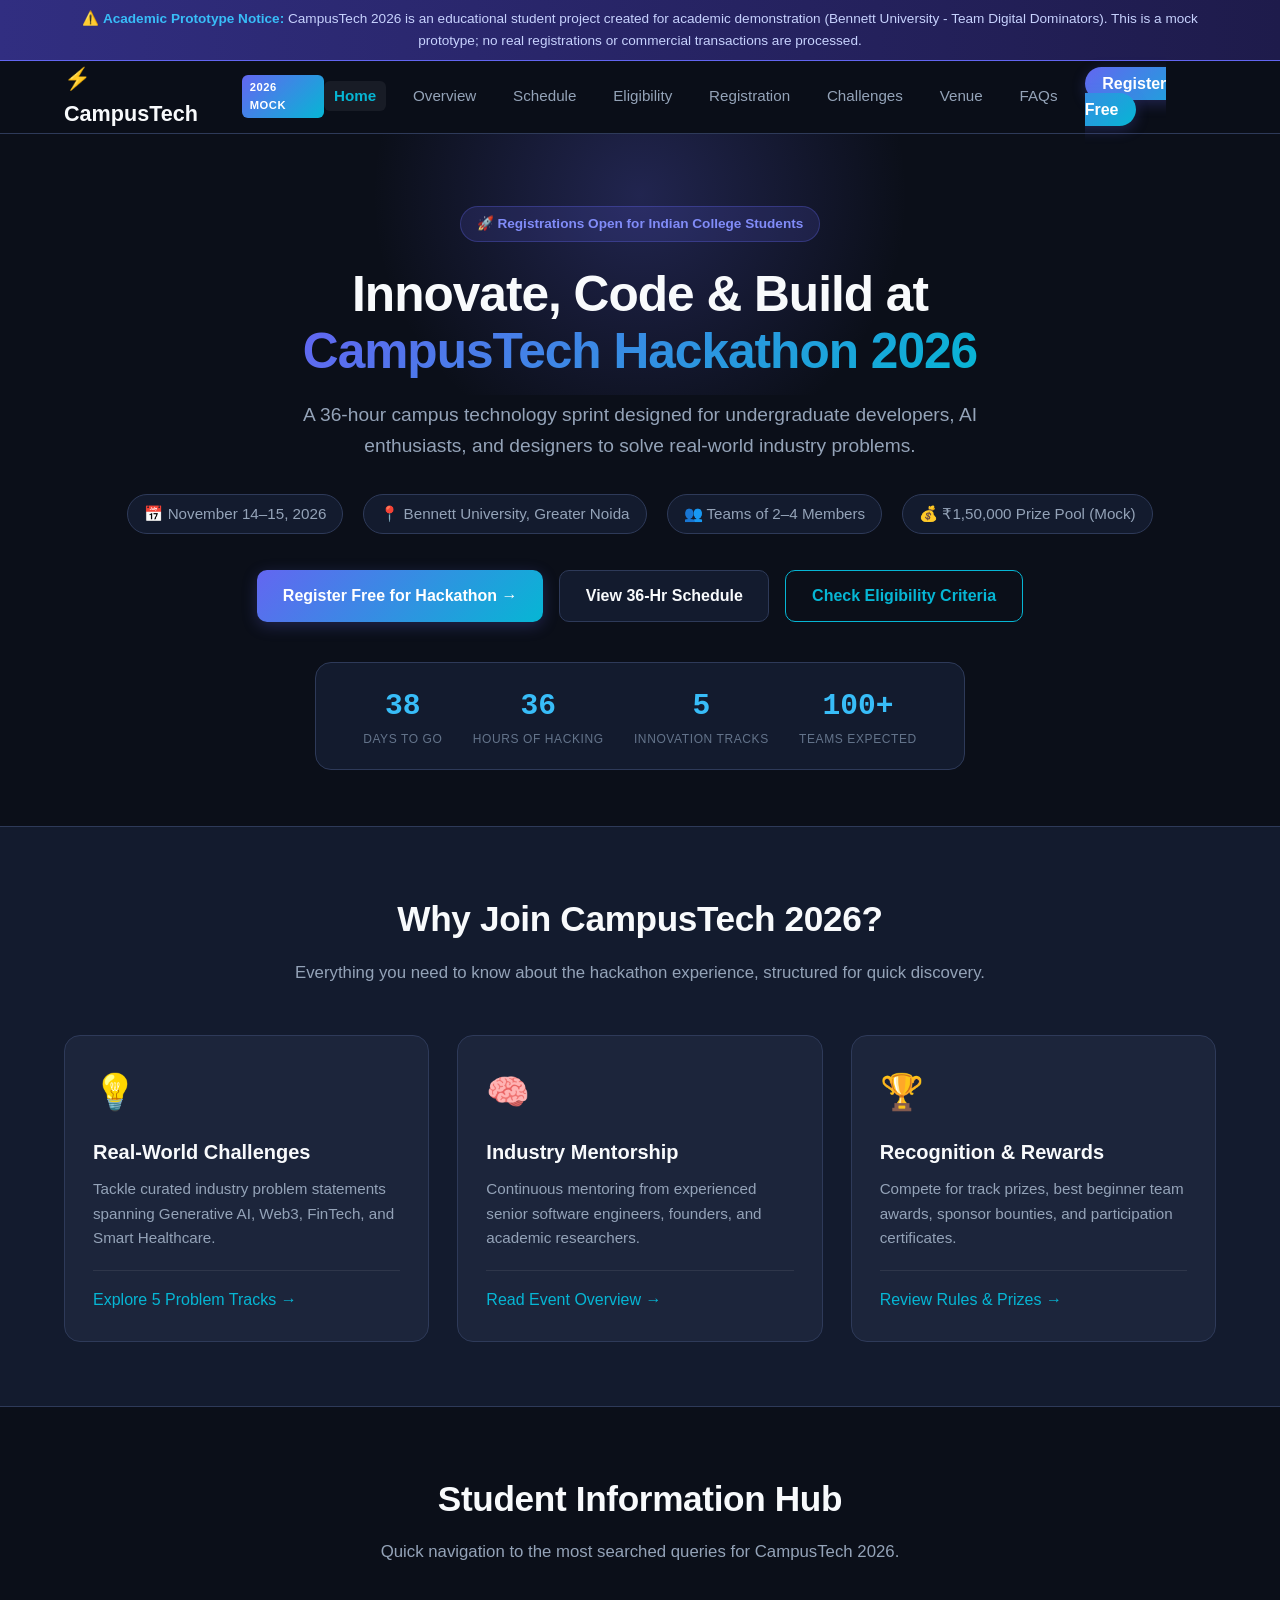
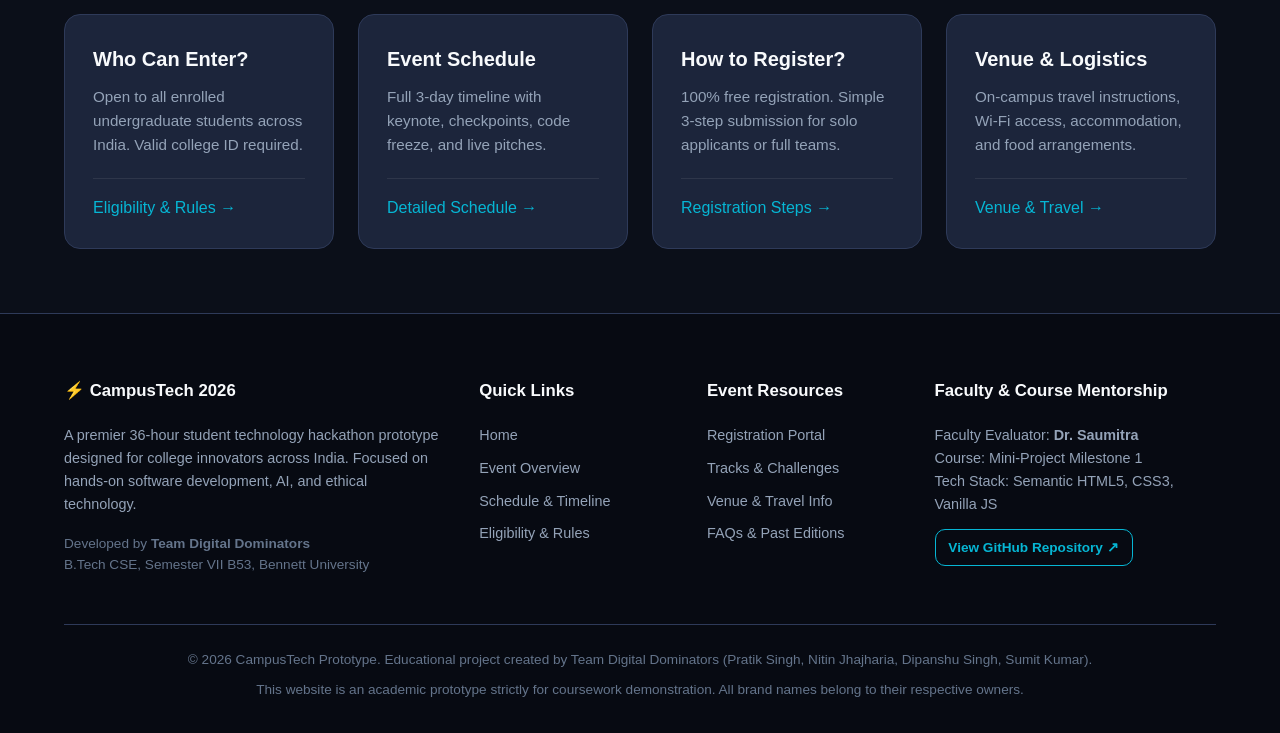
==== index.html @ 9f4853a3 "fix: reference root css and js in all html files" ====
<!DOCTYPE html>
<html lang="en">
<head>
  <meta charset="UTF-8">
  <meta name="viewport" content="width=device-width, initial-scale=1.0">
  <title>CampusTech Hackathon 2026 | Eligibility, Schedule & Registration</title>
  <meta name="description" content="CampusTech Hackathon 2026 is India's premier 36-hour student hackathon. Explore eligibility criteria, team guidelines, detailed schedule, problem tracks, and register free.">
  <meta name="keywords" content="CampusTech Hackathon 2026, college hackathon India, student tech competition, hackathon registration 2026, Bennett University hackathon">
  <meta name="author" content="Team Digital Dominators">
  <link rel="canonical" href="https://1pratiksingh11.github.io/Campustech-2026/">

  <!-- Open Graph -->
  <meta property="og:title" content="CampusTech Hackathon 2026 | Eligibility, Schedule & Registration">
  <meta property="og:description" content="Join 500+ student innovators for a 36-hour hackathon. Discover tracks, schedule, venue, and registration guidelines.">
  <meta property="og:url" content="https://1pratiksingh11.github.io/Campustech-2026/">
  <meta property="og:type" content="website">
  <meta property="og:site_name" content="CampusTech 2026">

  <!-- Twitter -->
  <meta name="twitter:card" content="summary_large_image">
  <meta name="twitter:title" content="CampusTech Hackathon 2026">
  <meta name="twitter:description" content="36-Hour National Student Hackathon. Find dates, rules, venue, and registration.">

  <link rel="stylesheet" href="style.css">

  <!-- JSON-LD Event Schema -->
  <script type="application/ld+json">
  {
    "@context": "https://schema.org",
    "@type": "Hackathon",
    "name": "CampusTech 2026",
    "description": "A 36-hour national student technology hackathon bringing together college developers, designers, and innovators to build cutting-edge solutions.",
    "startDate": "2026-11-14T09:00:00+05:30",
    "endDate": "2026-11-15T21:00:00+05:30",
    "eventAttendanceMode": "https://schema.org/OfflineEventAttendanceMode",
    "eventStatus": "https://schema.org/EventScheduled",
    "location": {
      "@type": "Place",
      "name": "Bennett University Engineering Campus",
      "address": {
        "@type": "PostalAddress",
        "streetAddress": "Plot No 8-11, TechZone II",
        "addressLocality": "Greater Noida",
        "addressRegion": "Uttar Pradesh",
        "postalCode": "201310",
        "addressCountry": "IN"
      }
    },
    "organizer": {
      "@type": "Organization",
      "name": "Team Digital Dominators",
      "url": "https://1pratiksingh11.github.io/Campustech-2026/"
    },
    "offers": {
      "@type": "Offer",
      "price": "0",
      "priceCurrency": "INR",
      "availability": "https://schema.org/InStock",
      "validFrom": "2026-10-01",
      "url": "https://1pratiksingh11.github.io/Campustech-2026/registration.html"
    }
  }
  </script>
</head>
<body>
  <!-- Academic Prototype Disclaimer -->
  <div class="disclaimer-banner">
    <div class="container">
      ⚠️ <strong>Academic Prototype Notice:</strong> CampusTech 2026 is an educational student project created for academic demonstration (Bennett University - Team Digital Dominators). This is a mock prototype; no real registrations or commercial transactions are processed.
    </div>
  </div>

  <!-- Header -->
  <header class="header">
    <div class="container nav-container">
      <a href="index.html" class="brand">
        <span>⚡ CampusTech</span>
        <span class="brand-badge">2026 Mock</span>
      </a>

      <button class="nav-toggle" aria-label="Toggle navigation menu" aria-expanded="false">
        ☰
      </button>

      <nav>
        <ul class="nav-menu">
          <li><a href="index.html" class="nav-link active">Home</a></li>
          <li><a href="overview.html" class="nav-link">Overview</a></li>
          <li><a href="schedule.html" class="nav-link">Schedule</a></li>
          <li><a href="eligibility.html" class="nav-link">Eligibility</a></li>
          <li><a href="registration.html" class="nav-link">Registration</a></li>
          <li><a href="challenges.html" class="nav-link">Challenges</a></li>
          <li><a href="venue.html" class="nav-link">Venue</a></li>
          <li><a href="faq.html" class="nav-link">FAQs</a></li>
          <li><a href="registration.html" class="btn-nav">Register Free</a></li>
        </ul>
      </nav>
    </div>
  </header>


  <main>
    <section class="hero">
      <div class="container">
        <div class="badge-tag">
          🚀 Registrations Open for Indian College Students
        </div>
        <h1 class="hero-title">
          Innovate, Code & Build at <br>
          <span class="gradient-text">CampusTech Hackathon 2026</span>
        </h1>
        <p class="hero-subtitle">
          A 36-hour campus technology sprint designed for undergraduate developers, AI enthusiasts, and designers to solve real-world industry problems.
        </p>

        <div class="hero-meta">
          <div class="hero-meta-item">📅 November 14–15, 2026</div>
          <div class="hero-meta-item">📍 Bennett University, Greater Noida</div>
          <div class="hero-meta-item">👥 Teams of 2–4 Members</div>
          <div class="hero-meta-item">💰 ₹1,50,000 Prize Pool (Mock)</div>
        </div>

        <div class="hero-actions">
          <a href="registration.html" class="btn btn-primary">Register Free for Hackathon →</a>
          <a href="schedule.html" class="btn btn-secondary">View 36-Hr Schedule</a>
          <a href="eligibility.html" class="btn btn-outline">Check Eligibility Criteria</a>
        </div>

        <div class="countdown-box" aria-label="Event Countdown">
          <div class="countdown-unit">
            <div class="countdown-number">38</div>
            <div class="countdown-label">Days to Go</div>
          </div>
          <div class="countdown-unit">
            <div class="countdown-number">36</div>
            <div class="countdown-label">Hours of Hacking</div>
          </div>
          <div class="countdown-unit">
            <div class="countdown-number">5</div>
            <div class="countdown-label">Innovation Tracks</div>
          </div>
          <div class="countdown-unit">
            <div class="countdown-number">100+</div>
            <div class="countdown-label">Teams Expected</div>
          </div>
        </div>
      </div>
    </section>

    <section class="section section-alt">
      <div class="container">
        <div class="section-header">
          <h2>Why Join CampusTech 2026?</h2>
          <p>Everything you need to know about the hackathon experience, structured for quick discovery.</p>
        </div>

        <div class="grid-3">
          <div class="card">
            <div class="card-icon">💡</div>
            <h3 class="card-title">Real-World Challenges</h3>
            <p class="card-text">Tackle curated industry problem statements spanning Generative AI, Web3, FinTech, and Smart Healthcare.</p>
            <div class="card-footer">
              <a href="challenges.html">Explore 5 Problem Tracks →</a>
            </div>
          </div>

          <div class="card">
            <div class="card-icon">🧠</div>
            <h3 class="card-title">Industry Mentorship</h3>
            <p class="card-text">Continuous mentoring from experienced senior software engineers, founders, and academic researchers.</p>
            <div class="card-footer">
              <a href="overview.html">Read Event Overview →</a>
            </div>
          </div>

          <div class="card">
            <div class="card-icon">🏆</div>
            <h3 class="card-title">Recognition & Rewards</h3>
            <p class="card-text">Compete for track prizes, best beginner team awards, sponsor bounties, and participation certificates.</p>
            <div class="card-footer">
              <a href="eligibility.html">Review Rules & Prizes →</a>
            </div>
          </div>
        </div>
      </div>
    </section>

    <section class="section">
      <div class="container">
        <div class="section-header">
          <h2>Student Information Hub</h2>
          <p>Quick navigation to the most searched queries for CampusTech 2026.</p>
        </div>

        <div class="grid-4">
          <div class="card">
            <h3 class="card-title">Who Can Enter?</h3>
            <p class="card-text">Open to all enrolled undergraduate students across India. Valid college ID required.</p>
            <div class="card-footer">
              <a href="eligibility.html">Eligibility & Rules →</a>
            </div>
          </div>

          <div class="card">
            <h3 class="card-title">Event Schedule</h3>
            <p class="card-text">Full 3-day timeline with keynote, checkpoints, code freeze, and live pitches.</p>
            <div class="card-footer">
              <a href="schedule.html">Detailed Schedule →</a>
            </div>
          </div>

          <div class="card">
            <h3 class="card-title">How to Register?</h3>
            <p class="card-text">100% free registration. Simple 3-step submission for solo applicants or full teams.</p>
            <div class="card-footer">
              <a href="registration.html">Registration Steps →</a>
            </div>
          </div>

          <div class="card">
            <h3 class="card-title">Venue & Logistics</h3>
            <p class="card-text">On-campus travel instructions, Wi-Fi access, accommodation, and food arrangements.</p>
            <div class="card-footer">
              <a href="venue.html">Venue & Travel →</a>
            </div>
          </div>
        </div>
      </div>
    </section>
  </main>

  <!-- Footer -->
  <footer class="footer">
    <div class="container">
      <div class="footer-grid">
        <div class="footer-col">
          <h4>⚡ CampusTech 2026</h4>
          <p style="color: var(--text-secondary); margin-bottom: 1rem;">
            A premier 36-hour student technology hackathon prototype designed for college innovators across India. Focused on hands-on software development, AI, and ethical technology.
          </p>
          <p style="font-size: 0.85rem; color: var(--text-muted);">
            Developed by <strong>Team Digital Dominators</strong><br>
            B.Tech CSE, Semester VII B53, Bennett University
          </p>
        </div>

        <div class="footer-col">
          <h4>Quick Links</h4>
          <ul class="footer-links">
            <li><a href="index.html">Home</a></li>
            <li><a href="overview.html">Event Overview</a></li>
            <li><a href="schedule.html">Schedule & Timeline</a></li>
            <li><a href="eligibility.html">Eligibility & Rules</a></li>
          </ul>
        </div>

        <div class="footer-col">
          <h4>Event Resources</h4>
          <ul class="footer-links">
            <li><a href="registration.html">Registration Portal</a></li>
            <li><a href="challenges.html">Tracks & Challenges</a></li>
            <li><a href="venue.html">Venue & Travel Info</a></li>
            <li><a href="faq.html">FAQs & Past Editions</a></li>
          </ul>
        </div>

        <div class="footer-col">
          <h4>Faculty & Course Mentorship</h4>
          <p style="color: var(--text-secondary); margin-bottom: 0.8rem;">
            Faculty Evaluator: <strong>Dr. Saumitra</strong><br>
            Course: Mini-Project Milestone 1<br>
            Tech Stack: Semantic HTML5, CSS3, Vanilla JS
          </p>
          <p>
            <a href="https://github.com/1PratikSingh11/Campustech-2026" target="_blank" rel="noopener noreferrer" class="btn btn-outline" style="padding: 0.4rem 0.8rem; font-size: 0.85rem;">
              View GitHub Repository ↗
            </a>
          </p>
        </div>
      </div>

      <div class="footer-bottom">
        <p>© 2026 CampusTech Prototype. Educational project created by Team Digital Dominators (Pratik Singh, Nitin Jhajharia, Dipanshu Singh, Sumit Kumar).</p>
        <p>This website is an academic prototype strictly for coursework demonstration. All brand names belong to their respective owners.</p>
      </div>
    </div>
  </footer>

  <script src="main.js"></script>
</body>
</html>
---- style.css ----
/* ==========================================================================
   CampusTech 2026 - Main Stylesheet
   Author: Team Digital Dominators (Dipanshu Singh & Nitin Jhajharia)
   Theme: Modern Tech / Hackathon (Accessible Dark Theme with Vibrant Accents)
   ========================================================================== */

:root {
  --bg-primary: #0b0f19;
  --bg-secondary: #131b2e;
  --bg-card: #1c253b;
  --bg-card-hover: #242f4c;
  --text-primary: #f8fafc;
  --text-secondary: #94a3b8;
  --text-muted: #64748b;
  
  --accent-primary: #6366f1;
  --accent-primary-hover: #4f46e5;
  --accent-secondary: #06b6d4;
  --accent-gradient: linear-gradient(135deg, #6366f1 0%, #06b6d4 100%);
  --accent-glow: rgba(99, 102, 241, 0.25);
  
  --border-color: #2e3a59;
  --border-light: rgba(255, 255, 255, 0.08);
  
  --tag-bg: rgba(99, 102, 241, 0.15);
  --tag-color: #818cf8;
  --success-color: #10b981;
  --warning-color: #f59e0b;
  --danger-color: #ef4444;
  
  --font-family: -apple-system, BlinkMacSystemFont, "Segoe UI", Roboto, "Helvetica Neue", Arial, sans-serif;
  --font-mono: ui-monospace, SFMono-Regular, Menlo, Monaco, Consolas, monospace;
  
  --radius-sm: 6px;
  --radius-md: 10px;
  --radius-lg: 16px;
  --radius-full: 9999px;
  
  --container-max: 1200px;
  --transition: all 0.25s ease-in-out;
}

/* Reset & Base */
*, *::before, *::after {
  box-sizing: border-box;
  margin: 0;
  padding: 0;
}

html {
  font-size: 16px;
  scroll-behavior: smooth;
}

body {
  font-family: var(--font-family);
  background-color: var(--bg-primary);
  color: var(--text-primary);
  line-height: 1.6;
  min-height: 100vh;
  display: flex;
  flex-direction: column;
}

img {
  max-width: 100%;
  height: auto;
  display: block;
}

a {
  color: var(--accent-secondary);
  text-decoration: none;
  transition: var(--transition);
}

a:hover, a:focus {
  color: #38bdf8;
  text-decoration: underline;
}

/* Container */
.container {
  width: 100%;
  max-width: var(--container-max);
  margin-left: auto;
  margin-right: auto;
  padding-left: 1.5rem;
  padding-right: 1.5rem;
}

/* Disclaimer Banner */
.disclaimer-banner {
  background: linear-gradient(90deg, #312e81, #1e1b4b);
  border-bottom: 1px solid var(--accent-primary);
  padding: 0.5rem 1rem;
  font-size: 0.85rem;
  text-align: center;
  color: #c7d2fe;
}

.disclaimer-banner strong {
  color: #38bdf8;
  font-weight: 700;
}

/* Header & Navigation */
.header {
  position: sticky;
  top: 0;
  z-index: 100;
  background-color: rgba(11, 15, 25, 0.94);
  backdrop-filter: blur(12px);
  border-bottom: 1px solid var(--border-color);
}

.nav-container {
  display: flex;
  align-items: center;
  justify-content: space-between;
  height: 4.5rem;
}

.brand {
  display: flex;
  align-items: center;
  gap: 0.75rem;
  font-size: 1.35rem;
  font-weight: 800;
  color: var(--text-primary);
  text-decoration: none;
}

.brand:hover {
  text-decoration: none;
}

.brand-badge {
  background: var(--accent-gradient);
  color: #fff;
  font-size: 0.7rem;
  padding: 0.2rem 0.5rem;
  border-radius: var(--radius-sm);
  font-weight: 700;
  letter-spacing: 0.05em;
  text-transform: uppercase;
}

.nav-menu {
  display: flex;
  list-style: none;
  align-items: center;
  gap: 1.1rem;
}

.nav-link {
  color: var(--text-secondary);
  font-weight: 500;
  font-size: 0.95rem;
  padding: 0.4rem 0.6rem;
  border-radius: var(--radius-sm);
  transition: var(--transition);
}

.nav-link:hover, .nav-link.active {
  color: #fff;
  text-decoration: none;
  background-color: rgba(255, 255, 255, 0.06);
}

.nav-link.active {
  color: var(--accent-secondary);
  font-weight: 600;
}

.btn-nav {
  background: var(--accent-gradient);
  color: #fff !important;
  font-weight: 600;
  padding: 0.5rem 1.1rem;
  border-radius: var(--radius-full);
  box-shadow: 0 4px 14px var(--accent-glow);
  text-decoration: none !important;
}

.btn-nav:hover {
  transform: translateY(-1px);
  box-shadow: 0 6px 20px rgba(99, 102, 241, 0.4);
}

/* Hamburger toggle */
.nav-toggle {
  display: none;
  background: none;
  border: 1px solid var(--border-color);
  color: var(--text-primary);
  font-size: 1.4rem;
  padding: 0.35rem 0.65rem;
  border-radius: var(--radius-sm);
  cursor: pointer;
}

/* Breadcrumb Navigation */
.breadcrumb-nav {
  padding: 1rem 0 0.5rem 0;
  font-size: 0.875rem;
}

.breadcrumbs {
  display: flex;
  flex-wrap: wrap;
  align-items: center;
  list-style: none;
  gap: 0.5rem;
  color: var(--text-muted);
}

.breadcrumbs li + li::before {
  content: "/";
  margin-right: 0.5rem;
  color: var(--text-muted);
}

.breadcrumbs a {
  color: var(--text-secondary);
}

.breadcrumbs a:hover {
  color: var(--accent-secondary);
}

.breadcrumbs [aria-current="page"] {
  color: var(--accent-secondary);
  font-weight: 600;
}

/* Hero Section */
.hero {
  padding: 4.5rem 0 3.5rem 0;
  text-align: center;
  position: relative;
  overflow: hidden;
}

.hero::before {
  content: "";
  position: absolute;
  top: -20%;
  left: 50%;
  transform: translateX(-50%);
  width: 650px;
  height: 400px;
  background: radial-gradient(circle, var(--accent-glow) 0%, transparent 70%);
  z-index: -1;
  pointer-events: none;
}

.badge-tag {
  display: inline-flex;
  align-items: center;
  gap: 0.5rem;
  background: var(--tag-bg);
  color: var(--tag-color);
  border: 1px solid rgba(99, 102, 241, 0.3);
  padding: 0.4rem 1rem;
  border-radius: var(--radius-full);
  font-size: 0.85rem;
  font-weight: 600;
  margin-bottom: 1.5rem;
}

.hero-title {
  font-size: 3.1rem;
  font-weight: 800;
  line-height: 1.15;
  margin-bottom: 1.25rem;
  letter-spacing: -0.02em;
}

.gradient-text {
  background: var(--accent-gradient);
  -webkit-background-clip: text;
  -webkit-text-fill-color: transparent;
}

.hero-subtitle {
  font-size: 1.2rem;
  color: var(--text-secondary);
  max-width: 780px;
  margin: 0 auto 2rem auto;
}

.hero-meta {
  display: flex;
  flex-wrap: wrap;
  justify-content: center;
  gap: 1.25rem;
  margin-bottom: 2.25rem;
  color: var(--text-secondary);
  font-size: 0.95rem;
}

.hero-meta-item {
  display: flex;
  align-items: center;
  gap: 0.5rem;
  background: var(--bg-secondary);
  padding: 0.45rem 1rem;
  border-radius: var(--radius-full);
  border: 1px solid var(--border-color);
}

.hero-actions {
  display: flex;
  justify-content: center;
  gap: 1rem;
  flex-wrap: wrap;
  margin-bottom: 2.5rem;
}

/* Buttons */
.btn {
  display: inline-flex;
  align-items: center;
  justify-content: center;
  gap: 0.5rem;
  padding: 0.75rem 1.6rem;
  font-size: 1rem;
  font-weight: 600;
  border-radius: var(--radius-md);
  border: none;
  cursor: pointer;
  transition: var(--transition);
  text-decoration: none !important;
}

.btn-primary {
  background: var(--accent-gradient);
  color: #fff;
  box-shadow: 0 4px 15px var(--accent-glow);
}

.btn-primary:hover {
  transform: translateY(-2px);
  box-shadow: 0 6px 22px rgba(99, 102, 241, 0.45);
}

.btn-secondary {
  background: var(--bg-secondary);
  color: var(--text-primary);
  border: 1px solid var(--border-color);
}

.btn-secondary:hover {
  background: var(--bg-card);
  border-color: var(--accent-secondary);
}

.btn-outline {
  background: transparent;
  color: var(--accent-secondary);
  border: 1px solid var(--accent-secondary);
}

.btn-outline:hover {
  background: rgba(6, 182, 212, 0.1);
}

/* Countdown bar */
.countdown-box {
  background: var(--bg-secondary);
  border: 1px solid var(--border-color);
  border-radius: var(--radius-lg);
  padding: 1.25rem 2rem;
  max-width: 650px;
  margin: 0 auto;
  display: flex;
  justify-content: space-around;
  align-items: center;
}

.countdown-unit {
  text-align: center;
}

.countdown-number {
  font-size: 1.85rem;
  font-weight: 800;
  color: #38bdf8;
  font-family: var(--font-mono);
}

.countdown-label {
  font-size: 0.75rem;
  text-transform: uppercase;
  color: var(--text-muted);
  letter-spacing: 0.05em;
}

/* Sections */
.section {
  padding: 4rem 0;
}

.section-alt {
  background-color: var(--bg-secondary);
  border-top: 1px solid var(--border-color);
  border-bottom: 1px solid var(--border-color);
}

.section-header {
  text-align: center;
  max-width: 720px;
  margin: 0 auto 3rem auto;
}

.section-header h2 {
  font-size: 2.2rem;
  font-weight: 800;
  margin-bottom: 0.75rem;
  letter-spacing: -0.01em;
}

.section-header p {
  color: var(--text-secondary);
  font-size: 1.05rem;
}

/* Card Grids */
.grid-3 {
  display: grid;
  grid-template-columns: repeat(auto-fit, minmax(300px, 1fr));
  gap: 1.75rem;
}

.grid-2 {
  display: grid;
  grid-template-columns: repeat(auto-fit, minmax(340px, 1fr));
  gap: 2rem;
}

.grid-4 {
  display: grid;
  grid-template-columns: repeat(auto-fit, minmax(240px, 1fr));
  gap: 1.5rem;
}

/* Card */
.card {
  background: var(--bg-card);
  border: 1px solid var(--border-color);
  border-radius: var(--radius-lg);
  padding: 1.75rem;
  transition: var(--transition);
  position: relative;
  display: flex;
  flex-direction: column;
}

.card:hover {
  transform: translateY(-4px);
  background: var(--bg-card-hover);
  border-color: rgba(99, 102, 241, 0.4);
  box-shadow: 0 10px 25px -5px rgba(0, 0, 0, 0.3);
}

.card-icon {
  font-size: 2.2rem;
  margin-bottom: 1rem;
  display: inline-block;
}

.card-title {
  font-size: 1.25rem;
  font-weight: 700;
  margin-bottom: 0.6rem;
  color: var(--text-primary);
}

.card-text {
  color: var(--text-secondary);
  font-size: 0.95rem;
  margin-bottom: 1.25rem;
  flex-grow: 1;
}

.card-footer {
  margin-top: auto;
  border-top: 1px solid var(--border-light);
  padding-top: 1rem;
}

/* Key Stats Banner */
.stats-strip {
  display: flex;
  flex-wrap: wrap;
  justify-content: space-around;
  gap: 2rem;
  padding: 2.5rem 0;
  text-align: center;
}

.stat-item h3 {
  font-size: 2.5rem;
  font-weight: 800;
  color: var(--accent-secondary);
  font-family: var(--font-mono);
}

.stat-item p {
  color: var(--text-secondary);
  font-size: 0.9rem;
  text-transform: uppercase;
  letter-spacing: 0.05em;
}

/* Schedule Timeline */
.timeline {
  position: relative;
  max-width: 820px;
  margin: 0 auto;
}

.timeline::before {
  content: "";
  position: absolute;
  top: 0;
  bottom: 0;
  left: 20px;
  width: 2px;
  background: var(--border-color);
}

.timeline-item {
  position: relative;
  padding-left: 55px;
  margin-bottom: 2rem;
}

.timeline-badge {
  position: absolute;
  left: 11px;
  top: 4px;
  width: 20px;
  height: 20px;
  border-radius: 50%;
  background: var(--accent-primary);
  border: 4px solid var(--bg-primary);
  z-index: 2;
}

.timeline-content {
  background: var(--bg-card);
  border: 1px solid var(--border-color);
  border-radius: var(--radius-md);
  padding: 1.25rem 1.5rem;
}

.timeline-time {
  font-family: var(--font-mono);
  color: var(--accent-secondary);
  font-size: 0.85rem;
  font-weight: 700;
  margin-bottom: 0.25rem;
}

.timeline-title {
  font-size: 1.15rem;
  font-weight: 700;
  margin-bottom: 0.4rem;
}

.timeline-desc {
  color: var(--text-secondary);
  font-size: 0.92rem;
}

/* Filter Tabs */
.tabs {
  display: flex;
  justify-content: center;
  gap: 0.75rem;
  margin-bottom: 2.5rem;
  flex-wrap: wrap;
}

.tab-btn {
  background: var(--bg-secondary);
  border: 1px solid var(--border-color);
  color: var(--text-secondary);
  padding: 0.6rem 1.4rem;
  border-radius: var(--radius-full);
  font-weight: 600;
  font-size: 0.95rem;
  cursor: pointer;
  transition: var(--transition);
}

.tab-btn:hover {
  color: #fff;
  border-color: var(--accent-primary);
}

.tab-btn.active {
  background: var(--accent-primary);
  color: #fff;
  border-color: var(--accent-primary);
  box-shadow: 0 4px 12px var(--accent-glow);
}

/* Accordion (FAQ) */
.accordion {
  max-width: 820px;
  margin: 0 auto;
  display: flex;
  flex-direction: column;
  gap: 1rem;
}

.accordion-item {
  background: var(--bg-card);
  border: 1px solid var(--border-color);
  border-radius: var(--radius-md);
  overflow: hidden;
  transition: var(--transition);
}

.accordion-header {
  width: 100%;
  padding: 1.25rem 1.5rem;
  background: none;
  border: none;
  color: var(--text-primary);
  text-align: left;
  font-size: 1.05rem;
  font-weight: 600;
  cursor: pointer;
  display: flex;
  justify-content: space-between;
  align-items: center;
}

.accordion-icon {
  font-size: 1.25rem;
  transition: transform 0.3s ease;
  color: var(--accent-secondary);
}

.accordion-item.open .accordion-icon {
  transform: rotate(45deg);
}

.accordion-content {
  display: none;
  padding: 0 1.5rem 1.25rem 1.5rem;
  color: var(--text-secondary);
  font-size: 0.95rem;
  border-top: 1px solid var(--border-light);
}

.accordion-item.open .accordion-content {
  display: block;
}

/* Forms */
.form-card {
  max-width: 650px;
  margin: 0 auto;
  background: var(--bg-card);
  border: 1px solid var(--border-color);
  border-radius: var(--radius-lg);
  padding: 2.25rem;
}

.form-group {
  margin-bottom: 1.4rem;
}

.form-label {
  display: block;
  font-size: 0.9rem;
  font-weight: 600;
  margin-bottom: 0.5rem;
  color: var(--text-primary);
}

.form-control {
  width: 100%;
  background: var(--bg-secondary);
  border: 1px solid var(--border-color);
  color: var(--text-primary);
  padding: 0.75rem 1rem;
  border-radius: var(--radius-md);
  font-family: inherit;
  font-size: 0.95rem;
  transition: var(--transition);
}

.form-control:focus {
  outline: none;
  border-color: var(--accent-secondary);
  box-shadow: 0 0 0 3px rgba(6, 182, 212, 0.2);
}

.form-helper {
  font-size: 0.8rem;
  color: var(--text-muted);
  margin-top: 0.35rem;
}

/* Tables */
.table-responsive {
  overflow-x: auto;
  border-radius: var(--radius-md);
  border: 1px solid var(--border-color);
}

.data-table {
  width: 100%;
  border-collapse: collapse;
  text-align: left;
  font-size: 0.92rem;
}

.data-table th, .data-table td {
  padding: 1rem 1.25rem;
  border-bottom: 1px solid var(--border-color);
}

.data-table th {
  background: var(--bg-secondary);
  color: var(--text-primary);
  font-weight: 700;
  text-transform: uppercase;
  font-size: 0.8rem;
  letter-spacing: 0.05em;
}

.data-table tr:hover {
  background: rgba(255, 255, 255, 0.02);
}

/* Track Badges */
.badge {
  display: inline-block;
  padding: 0.25rem 0.6rem;
  font-size: 0.75rem;
  font-weight: 700;
  border-radius: var(--radius-sm);
  text-transform: uppercase;
  letter-spacing: 0.04em;
}

.badge-ai { background: rgba(99, 102, 241, 0.2); color: #a5b4fc; }
.badge-web3 { background: rgba(245, 158, 11, 0.2); color: #fcd34d; }
.badge-fintech { background: rgba(16, 185, 129, 0.2); color: #6ee7b7; }
.badge-health { background: rgba(239, 68, 68, 0.2); color: #fca5a5; }
.badge-open { background: rgba(6, 182, 212, 0.2); color: #67e8f9; }

/* Callout Box */
.callout {
  background: var(--bg-card);
  border-left: 4px solid var(--accent-secondary);
  border-radius: 0 var(--radius-md) var(--radius-md) 0;
  padding: 1.25rem 1.5rem;
  margin: 1.5rem 0;
}

.callout h4 {
  color: #38bdf8;
  margin-bottom: 0.4rem;
  font-size: 1.05rem;
}

.callout p {
  color: var(--text-secondary);
  font-size: 0.95rem;
}

/* Footer */
.footer {
  margin-top: auto;
  background-color: #070a12;
  border-top: 1px solid var(--border-color);
  padding: 4rem 0 2rem 0;
  color: var(--text-secondary);
  font-size: 0.9rem;
}

.footer-grid {
  display: grid;
  grid-template-columns: 2fr 1fr 1fr 1.5fr;
  gap: 2.5rem;
  margin-bottom: 3rem;
}

.footer-col h4 {
  color: var(--text-primary);
  font-size: 1.05rem;
  font-weight: 700;
  margin-bottom: 1.2rem;
}

.footer-links {
  list-style: none;
  display: flex;
  flex-direction: column;
  gap: 0.6rem;
}

.footer-links a {
  color: var(--text-secondary);
}

.footer-links a:hover {
  color: var(--accent-secondary);
}

.footer-bottom {
  border-top: 1px solid var(--border-color);
  padding-top: 1.5rem;
  text-align: center;
  font-size: 0.85rem;
  color: var(--text-muted);
  display: flex;
  flex-direction: column;
  gap: 0.5rem;
}

/* Mobile Responsive */
@media (max-width: 868px) {
  .hero-title {
    font-size: 2.2rem;
  }
  
  .nav-toggle {
    display: block;
  }
  
  .nav-menu {
    position: fixed;
    top: 4.5rem;
    left: 0;
    right: 0;
    background-color: var(--bg-primary);
    border-bottom: 1px solid var(--border-color);
    flex-direction: column;
    padding: 1.5rem;
    gap: 1rem;
    display: none;
    z-index: 99;
  }
  
  .nav-menu.open {
    display: flex;
  }
  
  .footer-grid {
    grid-template-columns: 1fr;
    gap: 2rem;
  }
  
  .countdown-box {
    flex-wrap: wrap;
    gap: 1rem;
  }
}
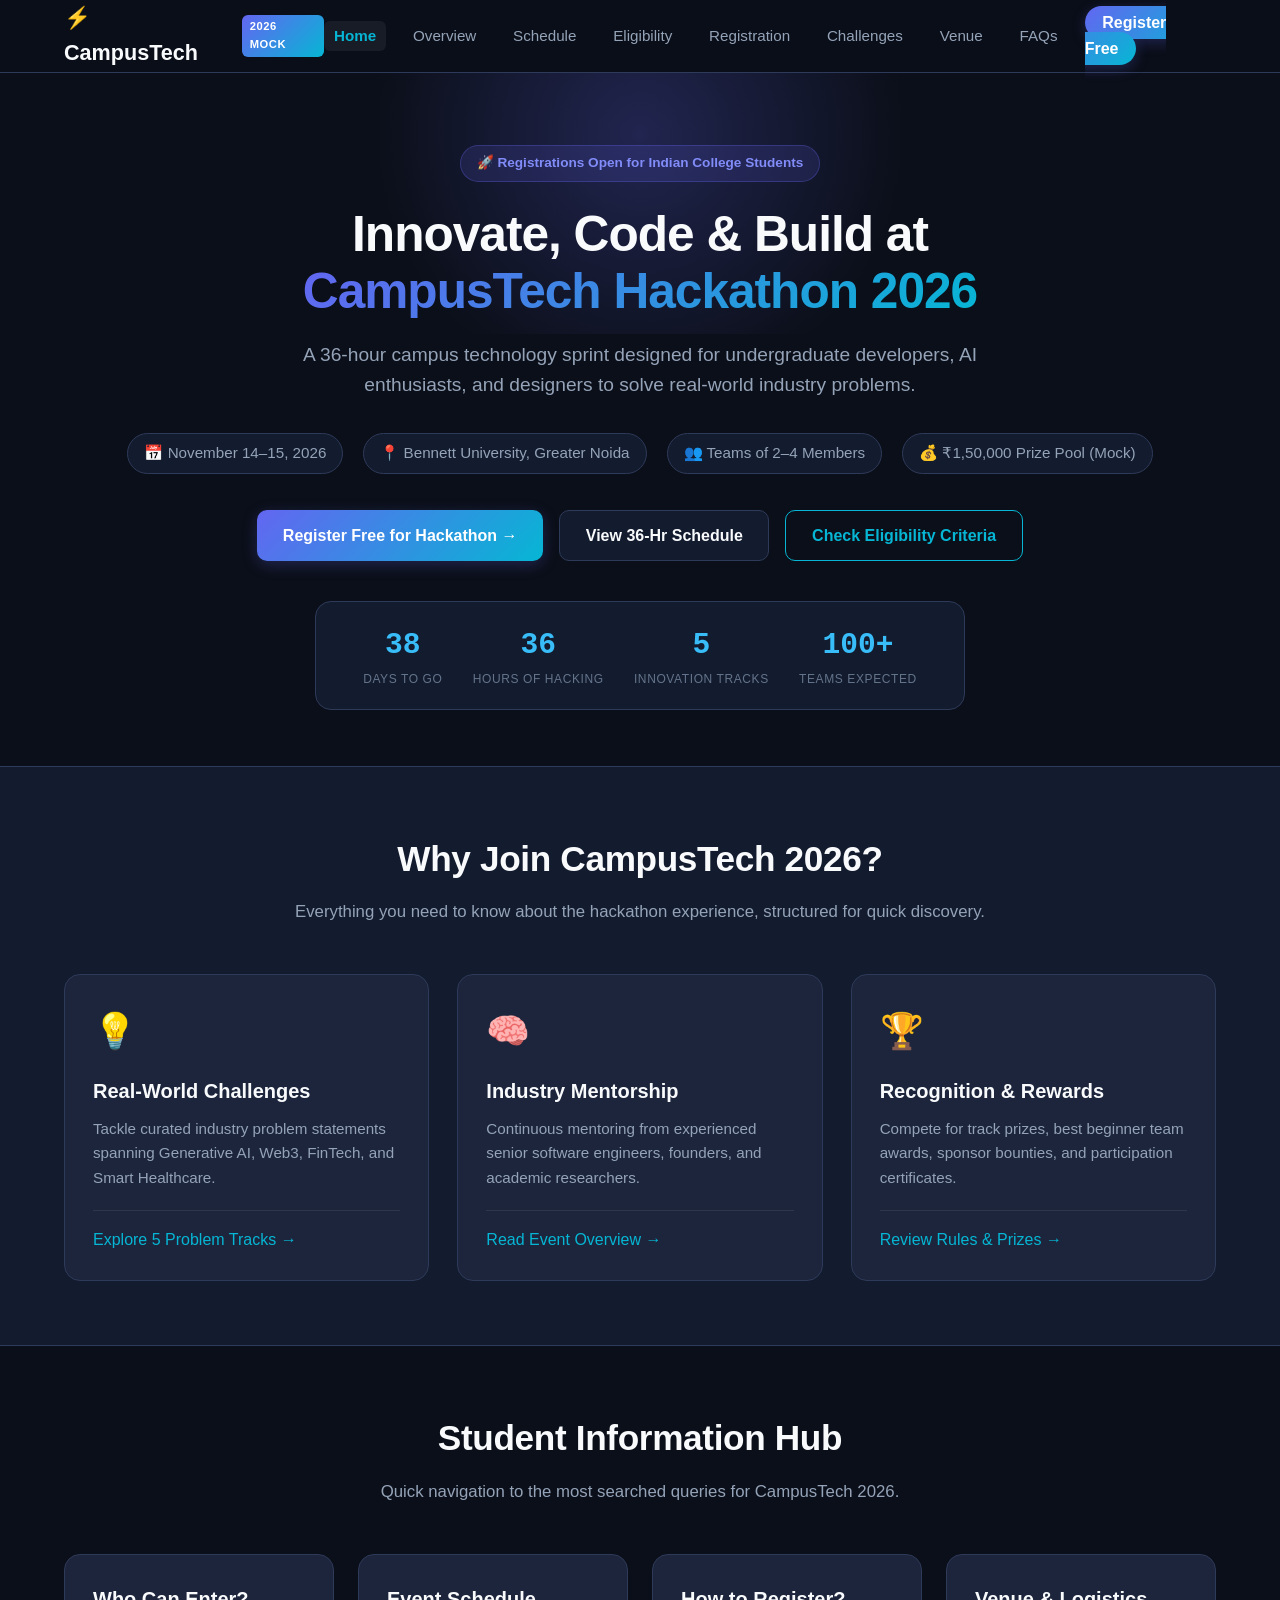
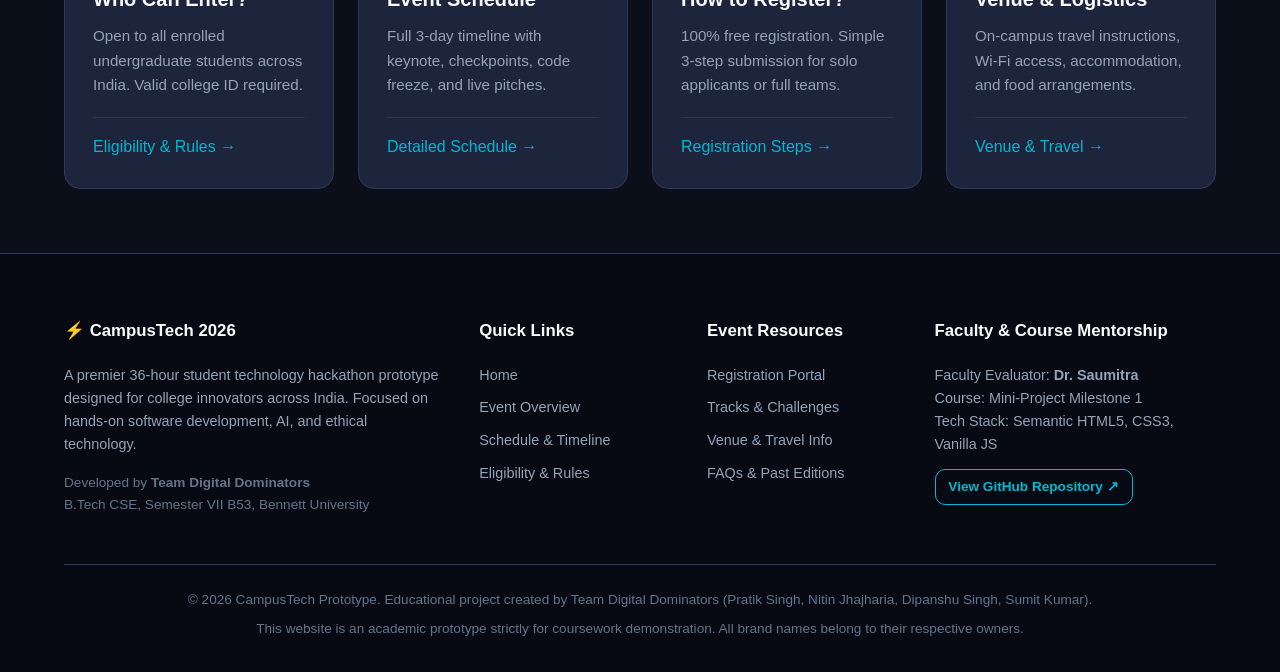
==== commit 2f0a4941: "style: remove top disclaimer notice banner" ====
--- a/index.html
+++ b/index.html
@@ -63,12 +63,6 @@
   </script>
 </head>
 <body>
-  <!-- Academic Prototype Disclaimer -->
-  <div class="disclaimer-banner">
-    <div class="container">
-      ⚠️ <strong>Academic Prototype Notice:</strong> CampusTech 2026 is an educational student project created for academic demonstration (Bennett University - Team Digital Dominators). This is a mock prototype; no real registrations or commercial transactions are processed.
-    </div>
-  </div>
 
   <!-- Header -->
   <header class="header">
--- a/style.css
+++ b/style.css
@@ -91,6 +91,7 @@
 
 /* Disclaimer Banner */
 .disclaimer-banner {
+  display: none !important;
   background: linear-gradient(90deg, #312e81, #1e1b4b);
   border-bottom: 1px solid var(--accent-primary);
   padding: 0.5rem 1rem;
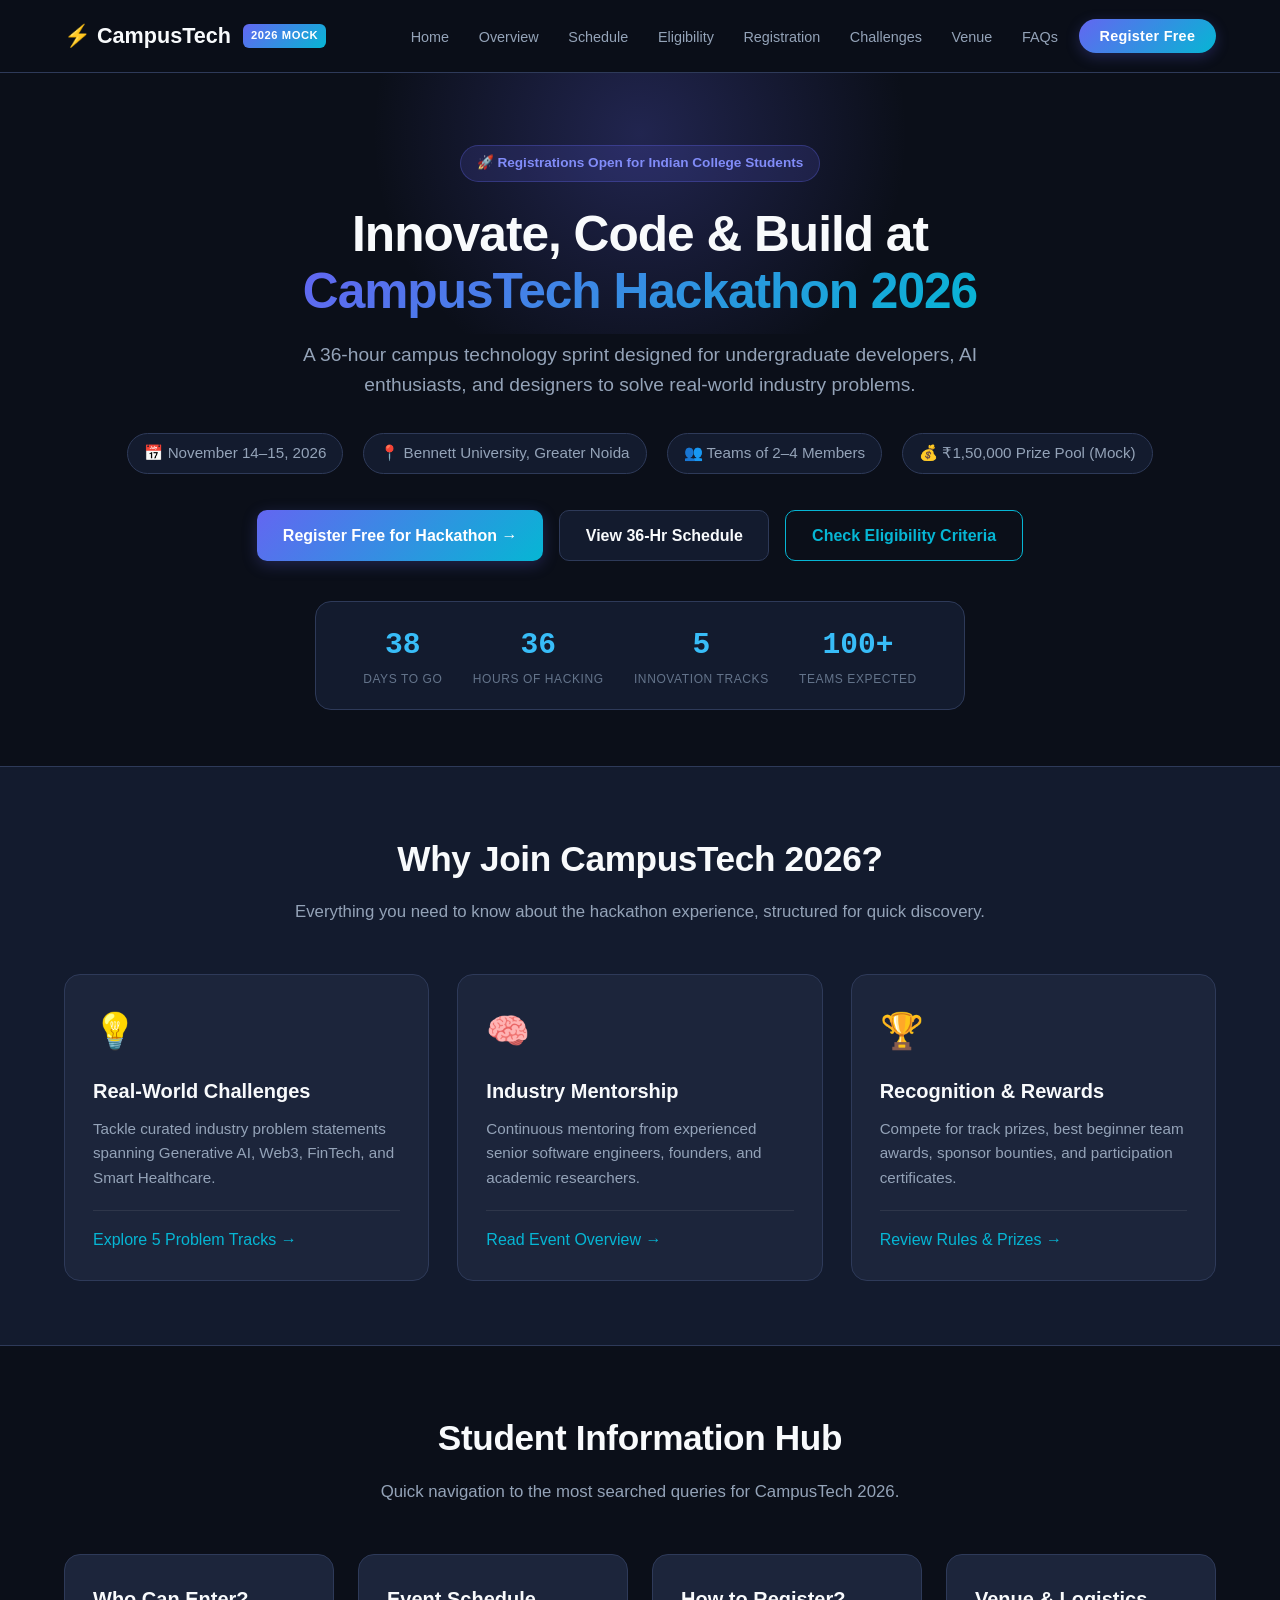
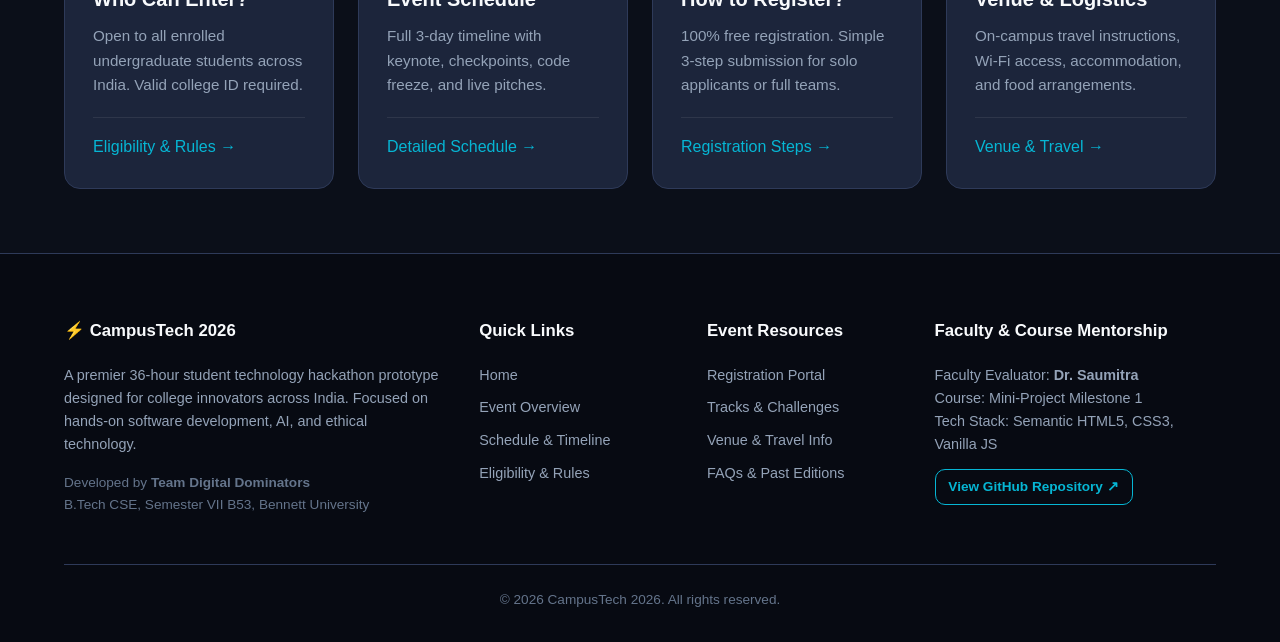
==== commit 8919a516: "Remove academic prototype notice completely from footer and CSS" ====
--- a/index.html
+++ b/index.html
@@ -274,8 +274,7 @@
       </div>
 
       <div class="footer-bottom">
-        <p>© 2026 CampusTech Prototype. Educational project created by Team Digital Dominators (Pratik Singh, Nitin Jhajharia, Dipanshu Singh, Sumit Kumar).</p>
-        <p>This website is an academic prototype strictly for coursework demonstration. All brand names belong to their respective owners.</p>
+        <p>© 2026 CampusTech 2026. All rights reserved.</p>
       </div>
     </div>
   </footer>
--- a/style.css
+++ b/style.css
@@ -90,21 +90,6 @@
 }
 
 /* Disclaimer Banner */
-.disclaimer-banner {
-  display: none !important;
-  background: linear-gradient(90deg, #312e81, #1e1b4b);
-  border-bottom: 1px solid var(--accent-primary);
-  padding: 0.5rem 1rem;
-  font-size: 0.85rem;
-  text-align: center;
-  color: #c7d2fe;
-}
-
-.disclaimer-banner strong {
-  color: #38bdf8;
-  font-weight: 700;
-}
-
 /* Header & Navigation */
 .header {
   position: sticky;
@@ -151,42 +136,43 @@
   display: flex;
   list-style: none;
   align-items: center;
-  gap: 1.1rem;
+  gap: 0.75rem;
 }
 
 .nav-link {
   color: var(--text-secondary);
   font-weight: 500;
-  font-size: 0.95rem;
-  padding: 0.4rem 0.6rem;
+  font-size: 0.9rem;
+  padding: 0.35rem 0.55rem;
   border-radius: var(--radius-sm);
   transition: var(--transition);
-}
-
-.nav-link:hover, .nav-link.active {
-  color: #fff;
-  text-decoration: none;
-  background-color: rgba(255, 255, 255, 0.06);
-}
-
-.nav-link.active {
-  color: var(--accent-secondary);
-  font-weight: 600;
+  white-space: nowrap;
 }
 
 .btn-nav {
+  display: inline-flex !important;
+  align-items: center;
+  justify-content: center;
+  white-space: nowrap !important;
+  word-break: keep-all !important;
+  flex-shrink: 0 !important;
   background: var(--accent-gradient);
-  color: #fff !important;
-  font-weight: 600;
-  padding: 0.5rem 1.1rem;
-  border-radius: var(--radius-full);
+  color: #ffffff !important;
+  font-weight: 700;
+  font-size: 0.9rem;
+  line-height: 1;
+  padding: 0.6rem 1.3rem;
+  border-radius: 9999px !important;
   box-shadow: 0 4px 14px var(--accent-glow);
   text-decoration: none !important;
+  transition: var(--transition);
+  letter-spacing: 0.02em;
 }
 
 .btn-nav:hover {
-  transform: translateY(-1px);
-  box-shadow: 0 6px 20px rgba(99, 102, 241, 0.4);
+  transform: translateY(-2px);
+  box-shadow: 0 6px 20px rgba(99, 102, 241, 0.45);
+  color: #ffffff !important;
 }
 
 /* Hamburger toggle */
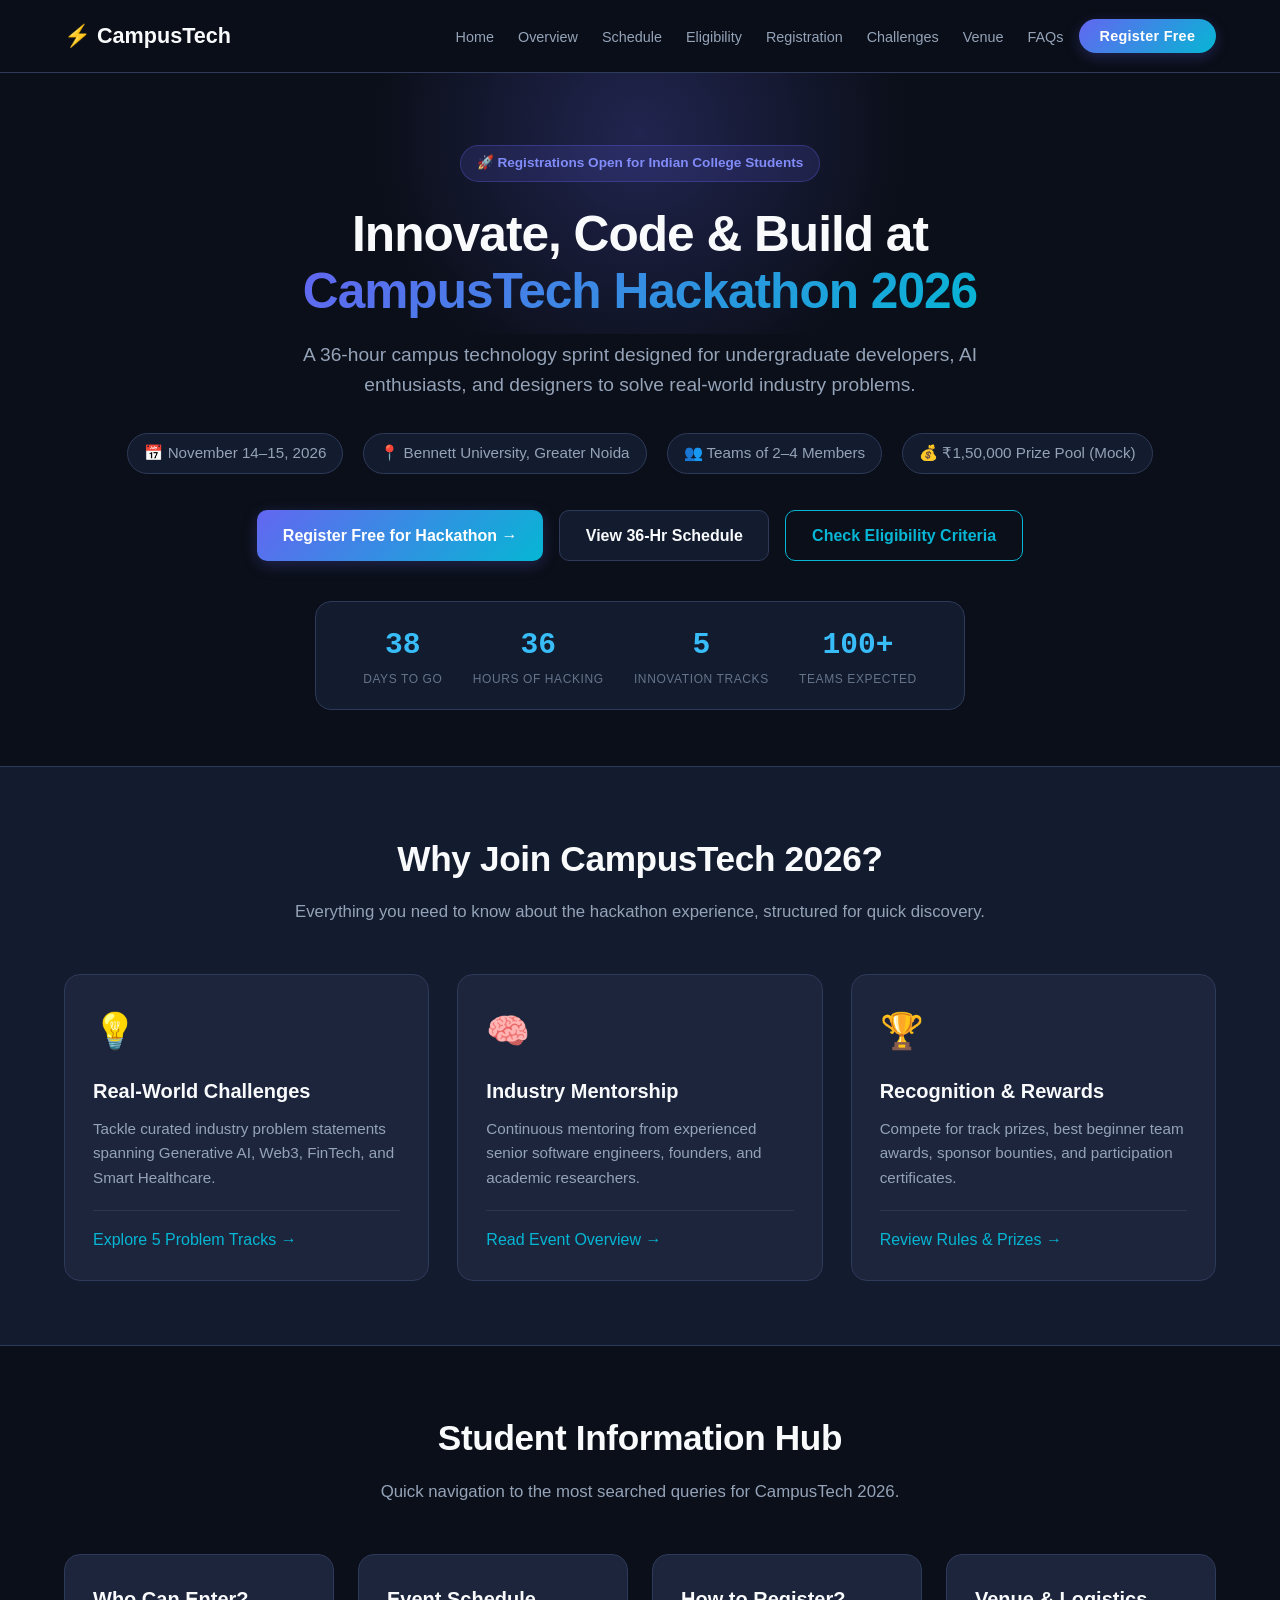
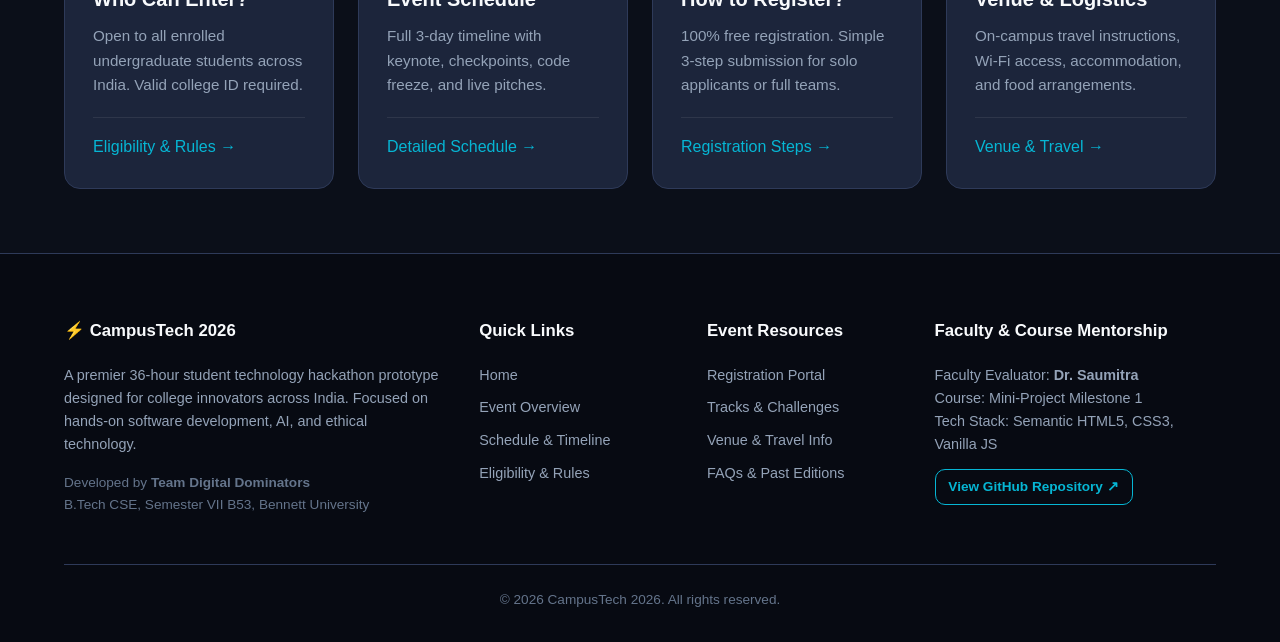
==== commit 6415892d: "fix: remove 2026 Mock badge from navbar, tighten nav spacing" ====
--- a/index.html
+++ b/index.html
@@ -69,7 +69,6 @@
     <div class="container nav-container">
       <a href="index.html" class="brand">
         <span>⚡ CampusTech</span>
-        <span class="brand-badge">2026 Mock</span>
       </a>
 
       <button class="nav-toggle" aria-label="Toggle navigation menu" aria-expanded="false">
--- a/style.css
+++ b/style.css
@@ -121,22 +121,11 @@
   text-decoration: none;
 }
 
-.brand-badge {
-  background: var(--accent-gradient);
-  color: #fff;
-  font-size: 0.7rem;
-  padding: 0.2rem 0.5rem;
-  border-radius: var(--radius-sm);
-  font-weight: 700;
-  letter-spacing: 0.05em;
-  text-transform: uppercase;
-}
-
 .nav-menu {
   display: flex;
   list-style: none;
   align-items: center;
-  gap: 0.75rem;
+  gap: 0.4rem;
 }
 
 .nav-link {
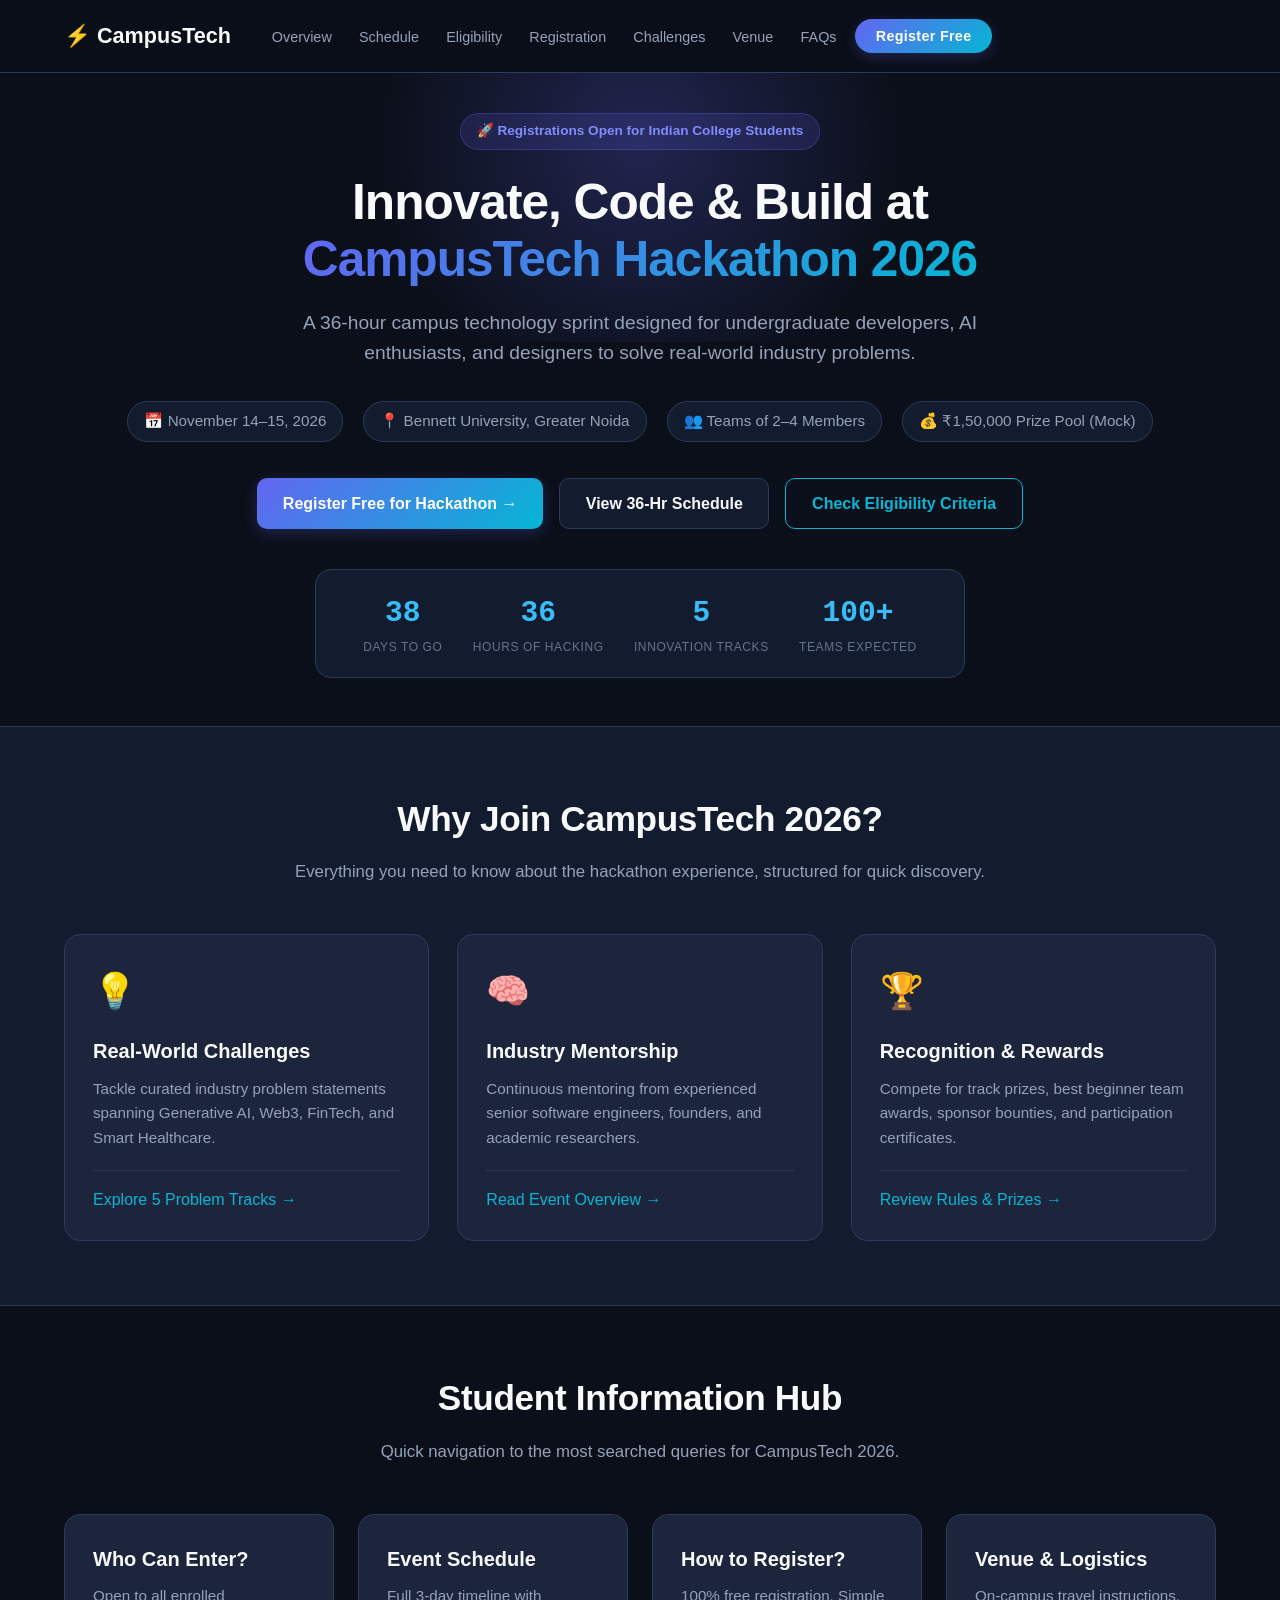
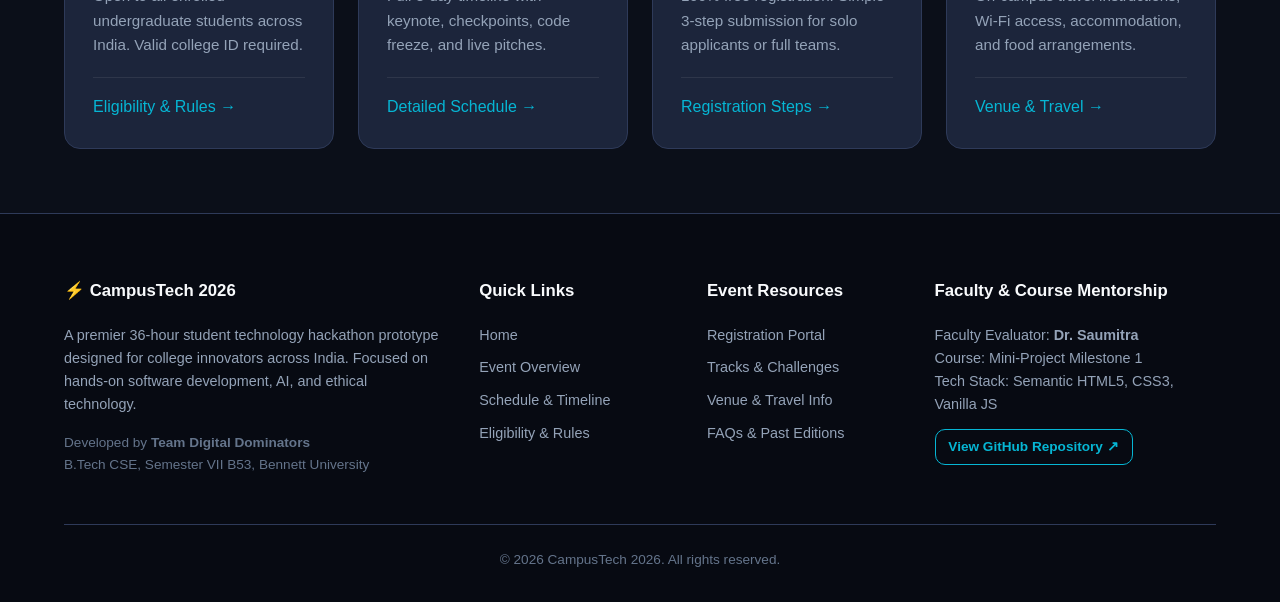
==== commit e555c441: "fix: remove Home nav link, reduce hero gap, improve nav spacing" ====
--- a/index.html
+++ b/index.html
@@ -77,7 +77,6 @@
 
       <nav>
         <ul class="nav-menu">
-          <li><a href="index.html" class="nav-link active">Home</a></li>
           <li><a href="overview.html" class="nav-link">Overview</a></li>
           <li><a href="schedule.html" class="nav-link">Schedule</a></li>
           <li><a href="eligibility.html" class="nav-link">Eligibility</a></li>
--- a/style.css
+++ b/style.css
@@ -103,7 +103,8 @@
 .nav-container {
   display: flex;
   align-items: center;
-  justify-content: space-between;
+  justify-content: flex-start;
+  gap: 2rem;
   height: 4.5rem;
 }
 
@@ -125,7 +126,8 @@
   display: flex;
   list-style: none;
   align-items: center;
-  gap: 0.4rem;
+  gap: 0.6rem;
+  margin-left: auto;
 }
 
 .nav-link {
@@ -212,7 +214,7 @@
 
 /* Hero Section */
 .hero {
-  padding: 4.5rem 0 3.5rem 0;
+  padding: 2.5rem 0 3rem 0;
   text-align: center;
   position: relative;
   overflow: hidden;
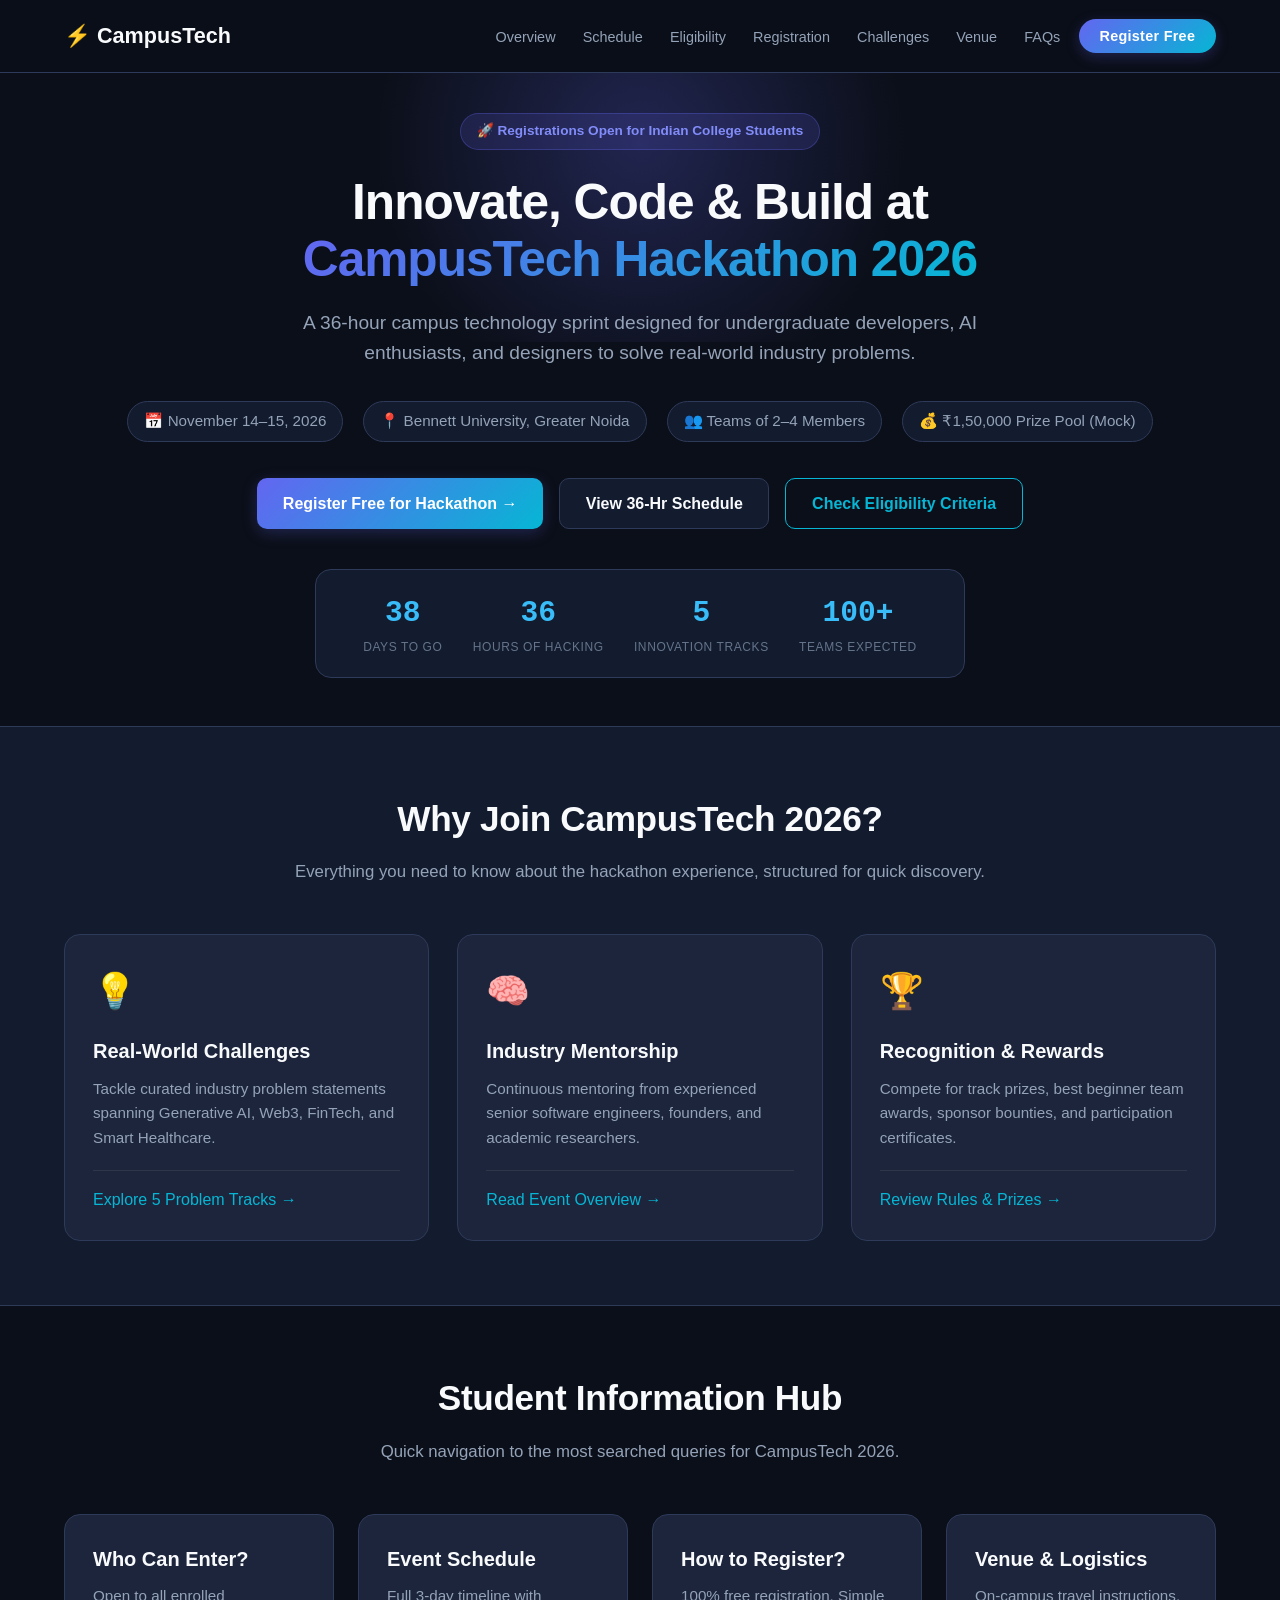
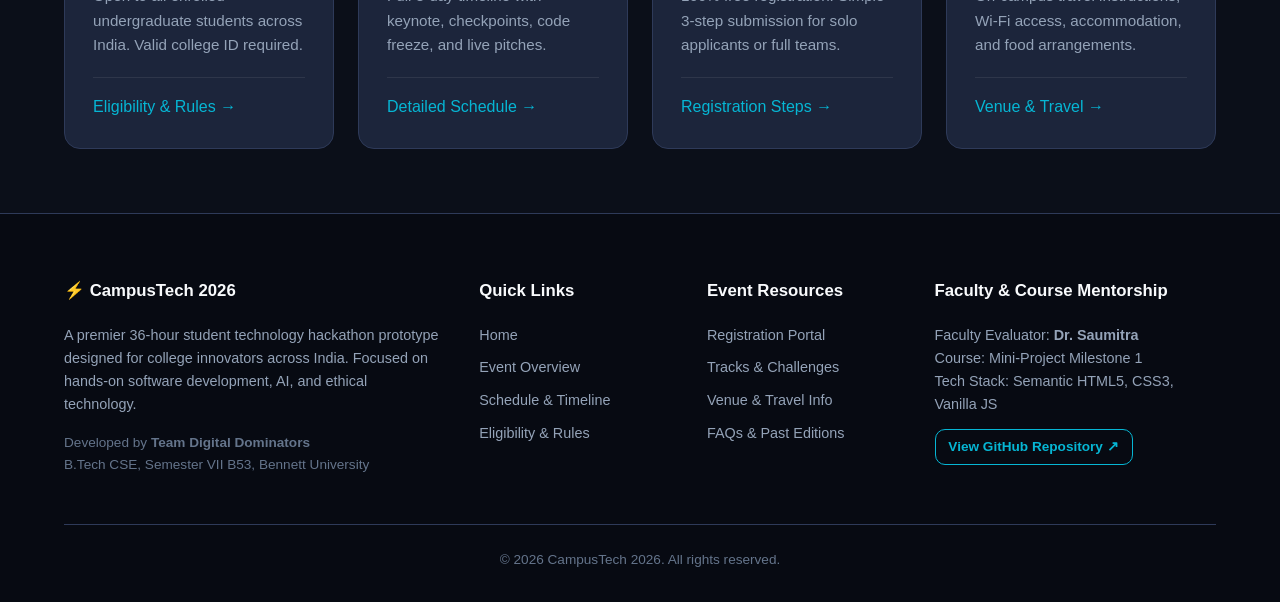
==== commit 4417f33c: "style: restore space-between navbar layout with links and button aligned right" ====
--- a/style.css
+++ b/style.css
@@ -103,8 +103,7 @@
 .nav-container {
   display: flex;
   align-items: center;
-  justify-content: flex-start;
-  gap: 2rem;
+  justify-content: space-between;
   height: 4.5rem;
 }
 
@@ -127,7 +126,6 @@
   list-style: none;
   align-items: center;
   gap: 0.6rem;
-  margin-left: auto;
 }
 
 .nav-link {
@@ -407,19 +405,19 @@
 /* Card Grids */
 .grid-3 {
   display: grid;
-  grid-template-columns: repeat(auto-fit, minmax(300px, 1fr));
+  grid-template-columns: repeat(3, 1fr);
   gap: 1.75rem;
 }
 
 .grid-2 {
   display: grid;
-  grid-template-columns: repeat(auto-fit, minmax(340px, 1fr));
+  grid-template-columns: repeat(2, 1fr);
   gap: 2rem;
 }
 
 .grid-4 {
   display: grid;
-  grid-template-columns: repeat(auto-fit, minmax(240px, 1fr));
+  grid-template-columns: repeat(4, 1fr);
   gap: 1.5rem;
 }
 
@@ -495,8 +493,7 @@
 /* Schedule Timeline */
 .timeline {
   position: relative;
-  max-width: 820px;
-  margin: 0 auto;
+  width: 100%;
 }
 
 .timeline::before {
@@ -507,6 +504,24 @@
   left: 20px;
   width: 2px;
   background: var(--border-color);
+}
+
+/* Two-column timeline on wide screens */
+@media (min-width: 900px) {
+  .timeline {
+    display: grid;
+    grid-template-columns: 1fr 1fr;
+    gap: 0 2.5rem;
+    column-gap: 3rem;
+  }
+  .timeline::before { display: none; }
+  .schedule-day {
+    grid-column: 1 / -1;
+  }
+  .schedule-day + .timeline-item,
+  .schedule-day ~ .timeline-item {
+    /* inherit */
+  }
 }
 
 .timeline-item {
@@ -532,6 +547,7 @@
   border: 1px solid var(--border-color);
   border-radius: var(--radius-md);
   padding: 1.25rem 1.5rem;
+  height: 100%;
 }
 
 .timeline-time {
@@ -588,11 +604,17 @@
 
 /* Accordion (FAQ) */
 .accordion {
-  max-width: 820px;
-  margin: 0 auto;
-  display: flex;
-  flex-direction: column;
+  width: 100%;
+  display: grid;
+  grid-template-columns: 1fr;
   gap: 1rem;
+}
+
+@media (min-width: 900px) {
+  .accordion {
+    grid-template-columns: 1fr 1fr;
+    align-items: start;
+  }
 }
 
 .accordion-item {
@@ -642,7 +664,8 @@
 
 /* Forms */
 .form-card {
-  max-width: 650px;
+  width: 100%;
+  max-width: 860px;
   margin: 0 auto;
   background: var(--bg-card);
   border: 1px solid var(--border-color);
@@ -805,16 +828,23 @@
   gap: 0.5rem;
 }
 
-/* Mobile Responsive */
+/* Tablet Responsive */
+@media (max-width: 1024px) {
+  .grid-4 {
+    grid-template-columns: repeat(2, 1fr);
+  }
+}
+
+/* Mobile / Small Tablet Responsive */
 @media (max-width: 868px) {
   .hero-title {
     font-size: 2.2rem;
   }
-  
+
   .nav-toggle {
     display: block;
   }
-  
+
   .nav-menu {
     position: fixed;
     top: 4.5rem;
@@ -828,18 +858,54 @@
     display: none;
     z-index: 99;
   }
-  
+
   .nav-menu.open {
     display: flex;
   }
-  
+
+  /* Collapse all grids to single column */
+  .grid-3,
+  .grid-2,
+  .grid-4 {
+    grid-template-columns: 1fr;
+  }
+
+  /* Collapse timeline to single column */
+  .timeline {
+    display: block;
+  }
+  .timeline::before {
+    display: block;
+  }
+
+  /* Collapse accordion to single column */
+  .accordion {
+    grid-template-columns: 1fr;
+  }
+
   .footer-grid {
     grid-template-columns: 1fr;
     gap: 2rem;
   }
-  
+
   .countdown-box {
     flex-wrap: wrap;
     gap: 1rem;
   }
 }
+
+/* Very small mobile */
+@media (max-width: 480px) {
+  .container {
+    padding-left: 1rem;
+    padding-right: 1rem;
+  }
+
+  .card {
+    padding: 1.25rem;
+  }
+
+  .form-card {
+    padding: 1.5rem;
+  }
+}
